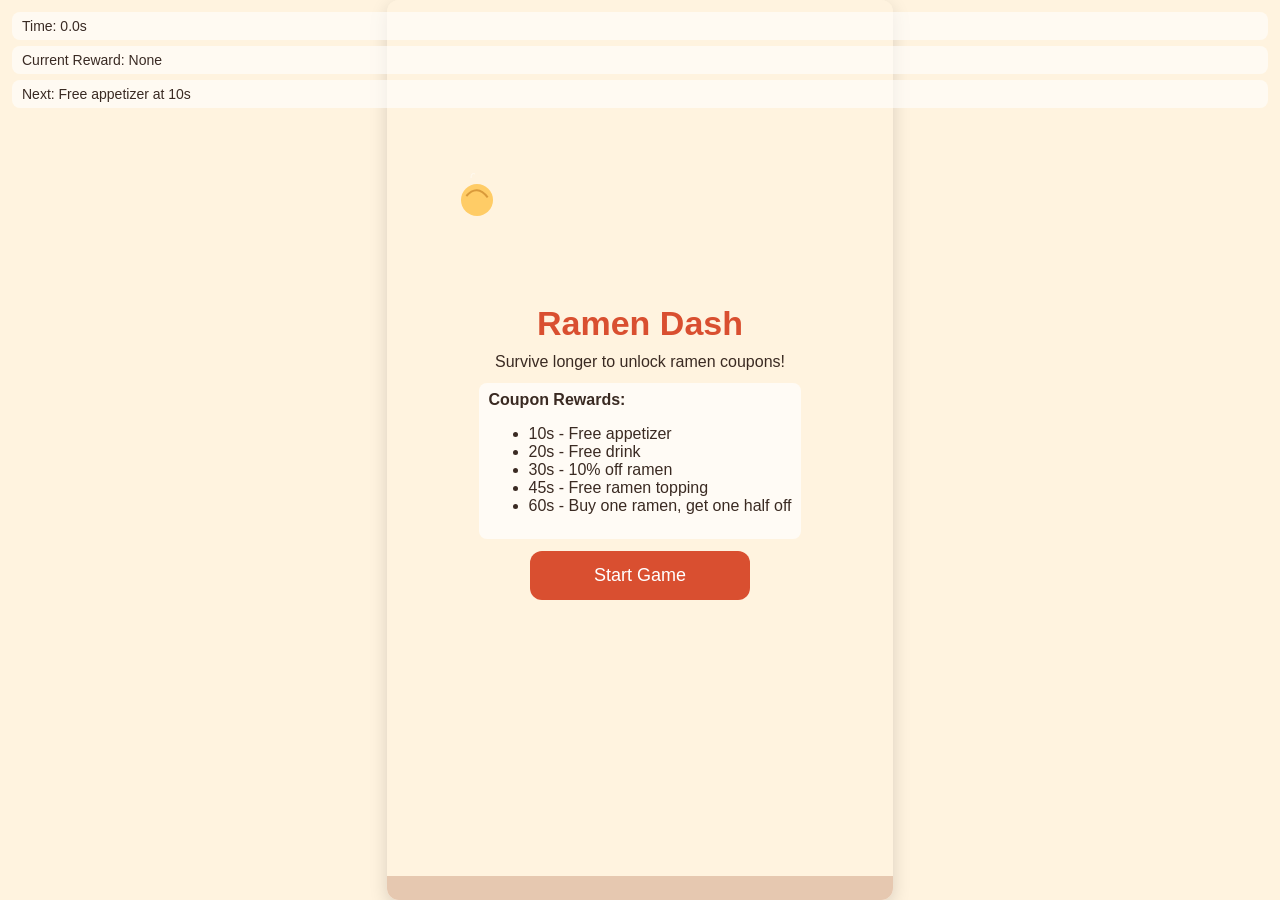
==== index.html @ 0d5f59ec "Add Ramen Dash prototype and update progress.md" ====
<!doctype html>
<html lang="en">
<head>
  <meta charset="utf-8" />
  <meta name="viewport" content="width=device-width,initial-scale=1,viewport-fit=cover" />
  <title>Ramen Dash</title>
  <link rel="stylesheet" href="style.css" />
</head>
<body>
  <div id="game-container">
    <canvas id="gameCanvas" aria-label="Ramen Dash game canvas"></canvas>

    <div id="top-ui">
      <div id="time">Time: 0.0s</div>
      <div id="reward">Current Reward: None</div>
      <div id="next">Next: Free appetizer at 10s</div>
    </div>

    <div id="startScreen" class="overlay">
      <h1 id="title">Ramen Dash</h1>
      <p id="subtitle">Survive longer to unlock ramen coupons!</p>

      <div id="coupon-list">
        <strong>Coupon Rewards:</strong>
        <ul>
          <li>10s - Free appetizer</li>
          <li>20s - Free drink</li>
          <li>30s - 10% off ramen</li>
          <li>45s - Free ramen topping</li>
          <li>60s - Buy one ramen, get one half off</li>
        </ul>
      </div>

      <button id="startBtn" class="big-btn">Start Game</button>
    </div>

    <div id="gameOverScreen" class="overlay hidden">
      <h2>Game Over</h2>
      <p id="survivedText">You survived: 0.0s</p>
      <p id="finalCouponLabel">Your coupon:</p>
      <p id="finalCoupon">No coupon unlocked</p>

      <div class="actions">
        <button id="claimBtn" class="big-btn">Claim Coupon</button>
        <button id="playAgainBtn" class="big-btn">Play Again</button>
      </div>
    </div>

    <div id="couponModal" class="overlay hidden">
      <div id="couponCard">
        <h3>Congratulations!</h3>
        <p id="couponText">You won: Free drink</p>
        <p id="couponCode">Coupon Code: RAMEN-DRINK-2026</p>
        <p id="couponExpiry">Expires: June 30, 2026</p>
        <div class="actions">
          <button id="backBtn" class="big-btn">Back</button>
          <button id="playAgainBtn2" class="big-btn">Play Again</button>
        </div>
      </div>
    </div>
  </div>

  <script src="game.js"></script>
</body>
</html>
---- style.css ----
/* Mobile-first styles for Ramen Dash */
:root{
  --primary:#d94f30;
  --bg:#fff3df;
  --obstacle:#7a3e1d;
  --player:#ffcc66;
  --text:#3a2a22;
}
html,body{
  height:100%;
  margin:0;
  padding:0;
  background:var(--bg);
  color:var(--text);
  font-family: -apple-system, BlinkMacSystemFont, 'Segoe UI', Roboto, 'Helvetica Neue', Arial;
  -webkit-tap-highlight-color: transparent;
}
#game-container{
  position:relative;
  height:100vh;
  display:flex;
  align-items:center;
  justify-content:center;
  overflow:hidden;
}
canvas{
  background: linear-gradient(180deg, rgba(255,243,222,1) 0%, rgba(253,238,224,1) 100%);
  border-radius:12px;
  box-shadow: 0 6px 18px rgba(0,0,0,0.15);
  touch-action: manipulation;
}
#top-ui{
  position:absolute;
  top:12px;
  left:12px;
  right:12px;
  display:flex;
  flex-direction:column;
  gap:6px;
  z-index:20;
  pointer-events:none;
  text-shadow: 0 1px 0 rgba(255,255,255,0.6);
}
#top-ui > div{ background: rgba(255,255,255,0.6); padding:6px 10px; border-radius:8px; font-size:14px;}
.overlay{
  position:absolute;
  inset:0;
  display:flex;
  flex-direction:column;
  align-items:center;
  justify-content:center;
  z-index:30;
  padding:20px;
  box-sizing:border-box;
}
.overlay.hidden{ display:none; }
#startScreen h1{ font-size:34px; margin:4px 0; color:var(--primary);} 
#startScreen p{ margin:6px 0 12px; text-align:center; }
#coupon-list{ max-width:320px; text-align:left; background:rgba(255,255,255,0.7); padding:8px 10px; border-radius:8px;}
.big-btn{
  background:var(--primary);
  color:white;
  border:none;
  padding:14px 20px;
  font-size:18px;
  border-radius:12px;
  margin-top:12px;
  width:220px;
  max-width:80%;
}
.actions{ display:flex; gap:12px; margin-top:12px; }
#couponModal #couponCard{ background:white; padding:16px; border-radius:12px; text-align:center; max-width:360px; box-shadow:0 6px 20px rgba(0,0,0,0.2);}

/* Responsive: make canvas occupy reasonable portrait area */
@media (orientation:portrait){
  canvas{ width:calc(min(420px, 95vw)); height: calc((min(420px, 95vw) * (16/9))); }
}
@media (orientation:landscape){
  canvas{ width:calc(min(640px, 70vw)); height: calc((min(640px, 70vw) * (9/16))); }
}

/* Ensure no body scroll while playing */
body.playing { overflow:hidden; }
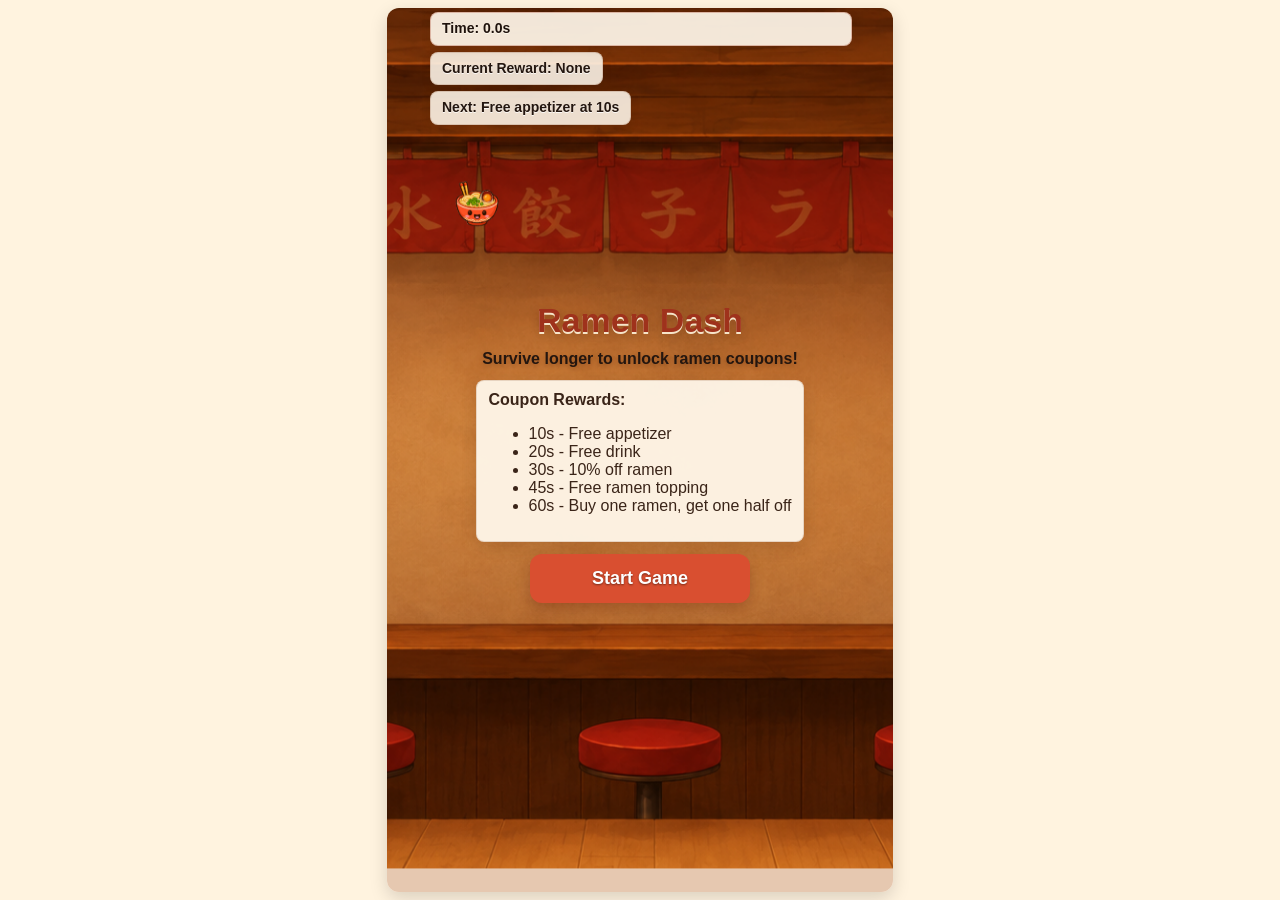
==== commit 5a759829: "Add time progress bar and background music" ====
--- a/index.html
+++ b/index.html
@@ -11,7 +11,10 @@
     <canvas id="gameCanvas" aria-label="Ramen Dash game canvas"></canvas>
 
     <div id="top-ui">
-      <div id="time">Time: 0.0s</div>
+      <div id="time" class="time-meter" aria-label="Survival time progress">
+        <div id="timeFill"></div>
+        <span id="timeText">Time: 0.0s</span>
+      </div>
       <div id="reward">Current Reward: None</div>
       <div id="next">Next: Free appetizer at 10s</div>
     </div>
--- a/style.css
+++ b/style.css
@@ -1,10 +1,15 @@
 /* Mobile-first styles for Ramen Dash */
 :root{
   --primary:#d94f30;
+  --primary-dark:#9f321c;
   --bg:#fff3df;
   --obstacle:#7a3e1d;
   --player:#ffcc66;
-  --text:#3a2a22;
+  --text:#24160f;
+  --text-soft:#3a2418;
+  --panel-light:rgba(255,248,235,0.88);
+  --panel-strong:rgba(255,248,235,0.94);
+  --shadow-soft:0 2px 4px rgba(54,25,10,0.22);
 }
 html,body{
   height:100%;
@@ -17,31 +22,78 @@
 }
 #game-container{
   position:relative;
+  width:100vw;
   height:100vh;
+  min-height:100vh;
+  min-height:100dvh;
   display:flex;
   align-items:center;
   justify-content:center;
   overflow:hidden;
+  box-sizing:border-box;
 }
 canvas{
   background: linear-gradient(180deg, rgba(255,243,222,1) 0%, rgba(253,238,224,1) 100%);
   border-radius:12px;
   box-shadow: 0 6px 18px rgba(0,0,0,0.15);
   touch-action: manipulation;
+  max-width:calc(100vw - 16px);
+  max-height:calc(100vh - 16px);
+  max-height:calc(100dvh - 16px);
 }
 #top-ui{
   position:absolute;
   top:12px;
-  left:12px;
-  right:12px;
+  left:50%;
+  width:min(420px, calc(100vw - 24px));
+  transform:translateX(-50%);
   display:flex;
   flex-direction:column;
   gap:6px;
   z-index:20;
   pointer-events:none;
-  text-shadow: 0 1px 0 rgba(255,255,255,0.6);
-}
-#top-ui > div{ background: rgba(255,255,255,0.6); padding:6px 10px; border-radius:8px; font-size:14px;}
+}
+#top-ui > div{
+  align-self:flex-start;
+  background:var(--panel-light);
+  color:var(--text);
+  padding:7px 11px;
+  border:1px solid rgba(122,62,29,0.18);
+  border-radius:8px;
+  font-size:14px;
+  font-weight:700;
+  line-height:1.25;
+  box-shadow:0 3px 10px rgba(58,32,16,0.12);
+  text-shadow:0 1px 0 rgba(255,255,255,0.8);
+}
+#time.time-meter{
+  position:relative;
+  width:100%;
+  min-height:30px;
+  overflow:hidden;
+  padding:0;
+  background:rgba(255,248,235,0.92);
+  border-color:rgba(159,50,28,0.28);
+}
+#timeFill{
+  position:absolute;
+  inset:0 auto 0 0;
+  width:0%;
+  border-radius:7px;
+  background:linear-gradient(90deg, #ffbf5f 0%, #f47732 58%, #d94f30 100%);
+  box-shadow:inset 0 2px 0 rgba(255,255,255,0.38), 0 0 10px rgba(217,79,48,0.25);
+  transition:width 120ms linear;
+}
+#timeText{
+  position:relative;
+  z-index:1;
+  display:block;
+  padding:7px 11px;
+  color:#1f120c;
+  font-weight:800;
+  line-height:1.25;
+  text-shadow:0 1px 0 rgba(255,250,238,0.85);
+}
 .overlay{
   position:absolute;
   inset:0;
@@ -52,24 +104,121 @@
   z-index:30;
   padding:20px;
   box-sizing:border-box;
+  color:var(--text);
+  text-shadow:var(--shadow-soft);
 }
 .overlay.hidden{ display:none; }
-#startScreen h1{ font-size:34px; margin:4px 0; color:var(--primary);} 
-#startScreen p{ margin:6px 0 12px; text-align:center; }
-#coupon-list{ max-width:320px; text-align:left; background:rgba(255,255,255,0.7); padding:8px 10px; border-radius:8px;}
+#startScreen h1{
+  font-size:34px;
+  margin:4px 0;
+  color:var(--primary-dark);
+  font-weight:800;
+  text-shadow:0 2px 0 rgba(255,244,220,0.9), 0 4px 10px rgba(52,24,10,0.25);
+}
+#startScreen p{ margin:6px 0 12px; text-align:center; color:var(--text); font-weight:700; }
+#coupon-list{
+  max-width:320px;
+  text-align:left;
+  background:var(--panel-strong);
+  color:var(--text-soft);
+  padding:10px 12px;
+  border:1px solid rgba(122,62,29,0.16);
+  border-radius:8px;
+  box-shadow:0 6px 16px rgba(58,32,16,0.14);
+  text-shadow:none;
+}
+#gameOverScreen{
+  inset:auto;
+  top:50%;
+  left:50%;
+  width:min(88vw, 380px);
+  max-height:calc(100vh - 32px);
+  max-height:calc(100dvh - 32px);
+  transform:translate(-50%, -50%);
+  background:var(--panel-strong);
+  padding:clamp(18px, 4vw, 26px);
+  border:1px solid rgba(122,62,29,0.18);
+  border-radius:12px;
+  box-sizing:border-box;
+  box-shadow:0 12px 28px rgba(45,23,12,0.24);
+  overflow:auto;
+  text-shadow:none;
+}
+#gameOverScreen h2{
+  margin:0 0 8px;
+  color:#1f120c;
+  font-size:clamp(28px, 7vw, 34px);
+  font-weight:800;
+  text-shadow:0 2px 0 rgba(255,244,220,0.9);
+}
+#gameOverScreen p{
+  margin:5px 0;
+  color:var(--text);
+  font-size:17px;
+  font-weight:700;
+  text-align:center;
+  text-shadow:0 1px 0 rgba(255,255,255,0.8);
+}
+#finalCoupon{
+  color:#5c1f10;
+  font-size:clamp(18px, 5vw, 20px);
+  font-weight:800;
+}
 .big-btn{
   background:var(--primary);
   color:white;
   border:none;
   padding:14px 20px;
   font-size:18px;
+  font-weight:800;
   border-radius:12px;
   margin-top:12px;
   width:220px;
   max-width:80%;
-}
-.actions{ display:flex; gap:12px; margin-top:12px; }
-#couponModal #couponCard{ background:white; padding:16px; border-radius:12px; text-align:center; max-width:360px; box-shadow:0 6px 20px rgba(0,0,0,0.2);}
+  box-shadow:0 5px 14px rgba(92,31,16,0.3);
+  text-shadow:0 1px 2px rgba(42,16,8,0.55);
+}
+.big-btn:active{ background:var(--primary-dark); }
+.actions{
+  display:flex;
+  flex-wrap:wrap;
+  justify-content:center;
+  gap:12px;
+  width:100%;
+  margin-top:12px;
+}
+.actions .big-btn{
+  flex:1 1 140px;
+  width:auto;
+  min-width:0;
+  max-width:100%;
+  padding:12px 14px;
+  font-size:16px;
+}
+#couponModal #couponCard{
+  background:var(--panel-strong);
+  color:var(--text);
+  padding:16px;
+  border:1px solid rgba(122,62,29,0.18);
+  border-radius:12px;
+  text-align:center;
+  width:min(88vw, 360px);
+  max-height:calc(100vh - 32px);
+  max-height:calc(100dvh - 32px);
+  box-sizing:border-box;
+  overflow:auto;
+  box-shadow:0 8px 24px rgba(45,23,12,0.24);
+  text-shadow:none;
+}
+#couponModal h3{
+  color:#1f120c;
+  font-size:24px;
+  margin:0 0 10px;
+}
+#couponModal p{
+  color:var(--text);
+  font-weight:700;
+}
 
 /* Responsive: make canvas occupy reasonable portrait area */
 @media (orientation:portrait){
@@ -78,6 +227,10 @@
 @media (orientation:landscape){
   canvas{ width:calc(min(640px, 70vw)); height: calc((min(640px, 70vw) * (9/16))); }
 }
+@media (max-width:420px){
+  .actions{ flex-direction:column; align-items:center; }
+  .actions .big-btn{ width:100%; max-width:100%; }
+}
 
 /* Ensure no body scroll while playing */
 body.playing { overflow:hidden; }
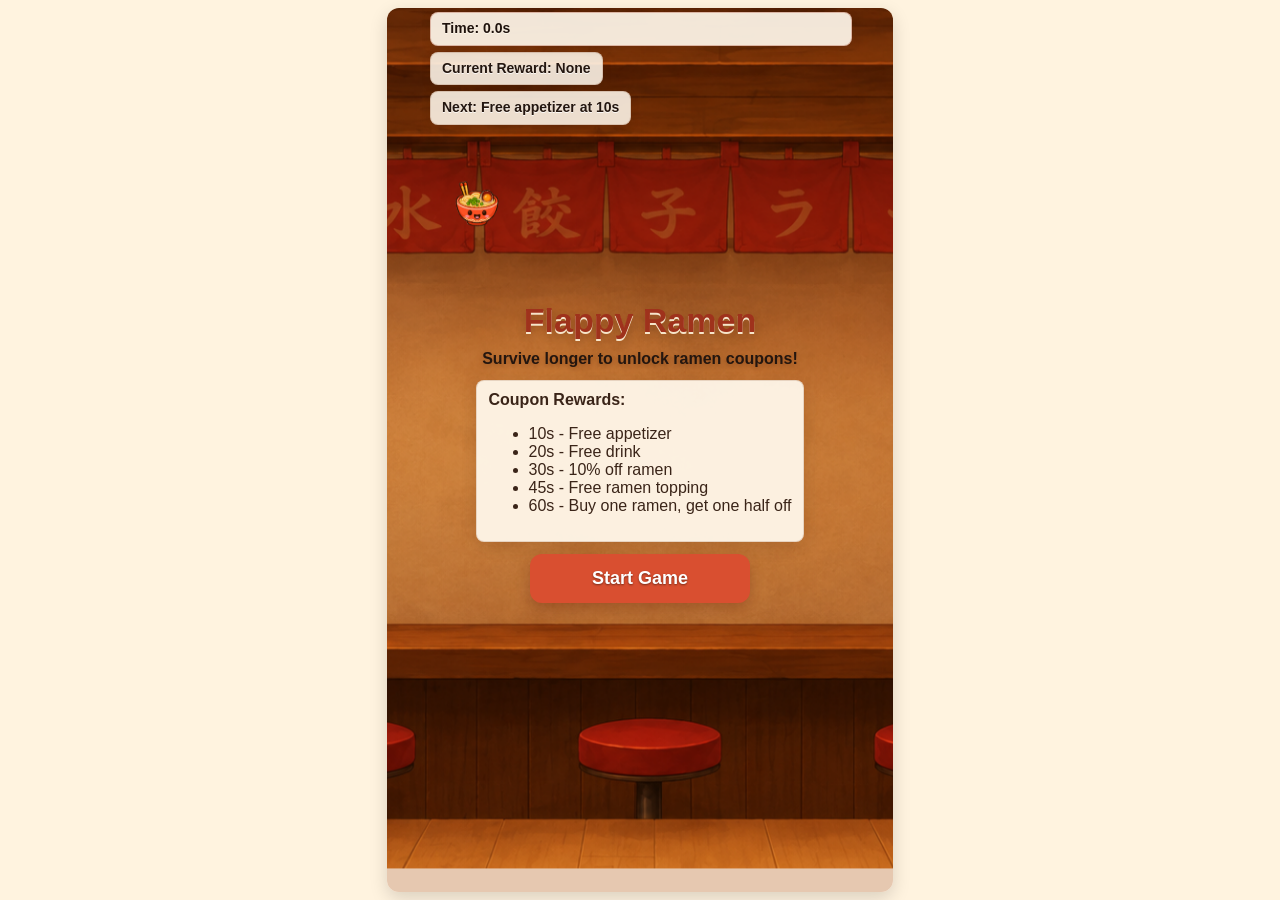
==== commit b469e766: "Rename game to Flappy Ramen" ====
--- a/index.html
+++ b/index.html
@@ -3,12 +3,12 @@
 <head>
   <meta charset="utf-8" />
   <meta name="viewport" content="width=device-width,initial-scale=1,viewport-fit=cover" />
-  <title>Ramen Dash</title>
+  <title>Flappy Ramen</title>
   <link rel="stylesheet" href="style.css" />
 </head>
 <body>
   <div id="game-container">
-    <canvas id="gameCanvas" aria-label="Ramen Dash game canvas"></canvas>
+    <canvas id="gameCanvas" aria-label="Flappy Ramen game canvas"></canvas>
 
     <div id="top-ui">
       <div id="time" class="time-meter" aria-label="Survival time progress">
@@ -19,8 +19,13 @@
       <div id="next">Next: Free appetizer at 10s</div>
     </div>
 
+    <div id="prizeNotification" class="prize-notification" aria-live="polite">
+      <strong>Prize Unlocked!</strong>
+      <span id="prizeNotificationReward">Free Appetizer</span>
+    </div>
+
     <div id="startScreen" class="overlay">
-      <h1 id="title">Ramen Dash</h1>
+      <h1 id="title">Flappy Ramen</h1>
       <p id="subtitle">Survive longer to unlock ramen coupons!</p>
 
       <div id="coupon-list">
--- a/style.css
+++ b/style.css
@@ -1,4 +1,4 @@
-/* Mobile-first styles for Ramen Dash */
+/* Mobile-first styles for Flappy Ramen */
 :root{
   --primary:#d94f30;
   --primary-dark:#9f321c;
@@ -94,6 +94,47 @@
   line-height:1.25;
   text-shadow:0 1px 0 rgba(255,250,238,0.85);
 }
+.prize-notification{
+  position:absolute;
+  top:92px;
+  left:50%;
+  width:min(320px, calc(100vw - 48px));
+  transform:translate(-50%, -12px);
+  z-index:25;
+  pointer-events:none;
+  box-sizing:border-box;
+  padding:10px 14px;
+  border:1px solid rgba(159,50,28,0.28);
+  border-radius:12px;
+  background:linear-gradient(180deg, rgba(255,248,235,0.97), rgba(255,222,164,0.95));
+  color:#2a150d;
+  text-align:center;
+  box-shadow:0 10px 24px rgba(62,28,12,0.24), inset 0 2px 0 rgba(255,255,255,0.55);
+  opacity:0;
+  visibility:hidden;
+  transition:opacity 180ms ease, transform 180ms ease, visibility 180ms ease;
+}
+.prize-notification.show{
+  opacity:1;
+  visibility:visible;
+  transform:translate(-50%, 0);
+}
+.prize-notification strong,
+.prize-notification span{
+  display:block;
+}
+.prize-notification strong{
+  color:var(--primary-dark);
+  font-size:15px;
+  line-height:1.15;
+  text-shadow:0 1px 0 rgba(255,250,238,0.9);
+}
+.prize-notification span{
+  margin-top:3px;
+  font-size:13px;
+  font-weight:800;
+  line-height:1.2;
+}
 .overlay{
   position:absolute;
   inset:0;
